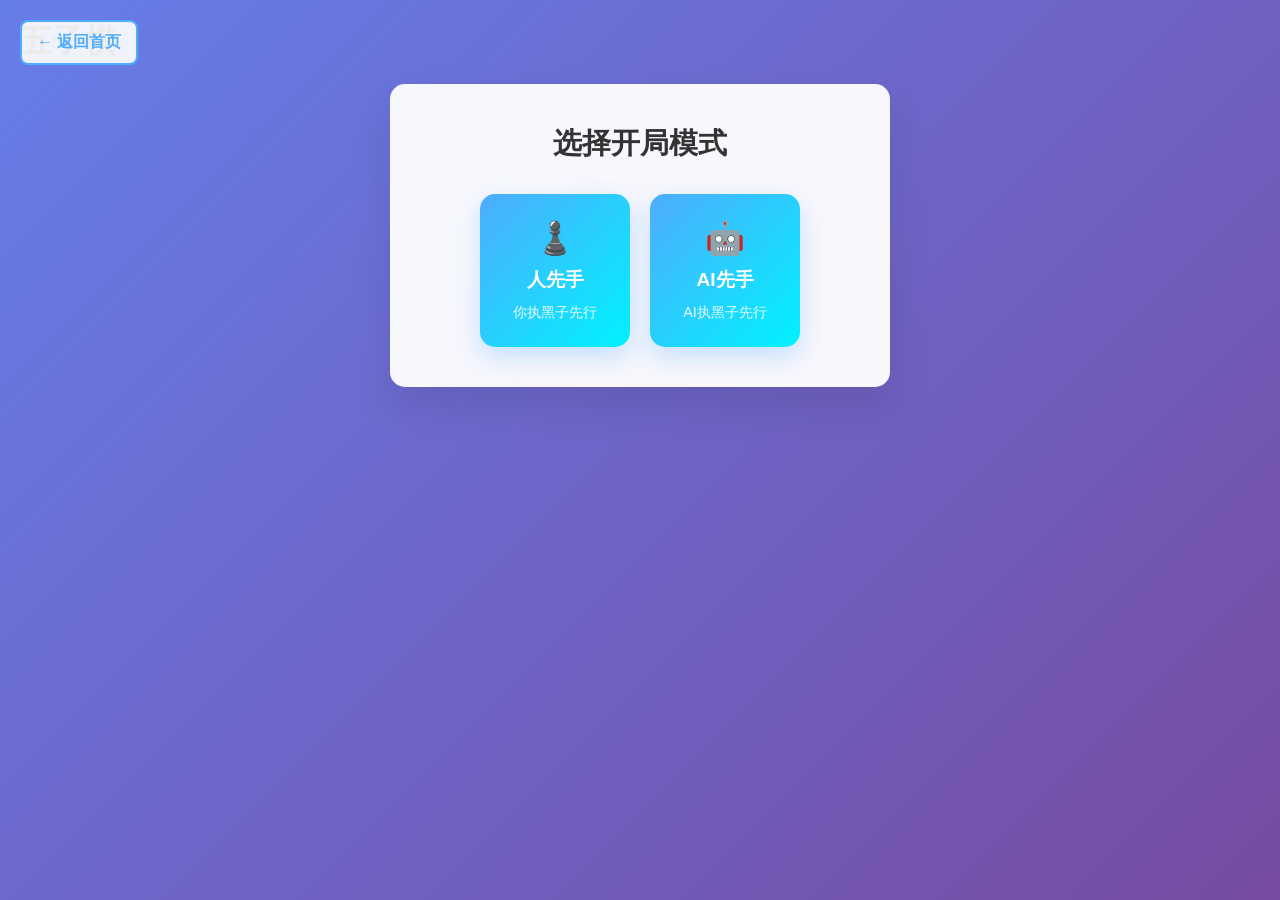
==== wuziqi/index.html @ 82292961 "Create index.html" ====
<!DOCTYPE html>
<html lang="zh-CN">
<head>
    <meta charset="UTF-8">
    <meta name="viewport" content="width=device-width, initial-scale=1.0">
    <title>五子棋游戏</title>
    <link rel="stylesheet" href="style.css">
    <style>
        * {
            margin: 0;
            padding: 0;
            box-sizing: border-box;
        }
        
        body {
            font-family: Arial, sans-serif;
            background: linear-gradient(135deg, #667eea 0%, #764ba2 100%);
            min-height: 100vh;
            padding: 20px;
            color: #333;
        }
        
        .back-link {
            position: absolute;
            top: 20px;
            left: 20px;
            z-index: 1000;
            color: #4facfe;
            text-decoration: none;
            font-weight: bold;
            font-size: 16px;
            padding: 10px 15px;
            background: rgba(255, 255, 255, 0.9);
            border-radius: 8px;
            border: 2px solid #4facfe;
            transition: all 0.3s;
        }
        
        .back-link:hover {
            background: #4facfe;
            color: white;
            text-decoration: none;
        }
        
        /* 开局选择界面样式 */
        .game-setup {
            text-align: center;
            padding: 40px 20px;
            background: rgba(255, 255, 255, 0.95);
            border-radius: 15px;
            box-shadow: 0 20px 40px rgba(0, 0, 0, 0.1);
            margin: 20px auto;
            max-width: 500px;
        }
        
        .game-setup h2 {
            color: #333;
            margin-bottom: 30px;
            font-size: 1.8rem;
            text-shadow: none;
        }
        
        .setup-options {
            display: flex;
            gap: 20px;
            justify-content: center;
            flex-wrap: wrap;
        }
        
        .setup-btn {
            background: linear-gradient(135deg, #4facfe 0%, #00f2fe 100%);
            color: white;
            border: none;
            border-radius: 15px;
            padding: 25px 20px;
            min-width: 150px;
            cursor: pointer;
            transition: all 0.3s ease;
            box-shadow: 0 10px 25px rgba(79, 172, 254, 0.3);
            display: flex;
            flex-direction: column;
            align-items: center;
            gap: 10px;
        }
        
        .setup-btn:hover {
            transform: translateY(-5px);
            box-shadow: 0 15px 35px rgba(79, 172, 254, 0.4);
        }
        
        .btn-icon {
            font-size: 2rem;
        }
        
        .btn-text {
            font-size: 1.2rem;
            font-weight: bold;
        }
        
        .btn-desc {
            font-size: 0.9rem;
            opacity: 0.9;
        }
        
        /* 游戏区域样式 */
        .game-area {
            animation: fadeIn 0.5s ease-in;
        }
        
        @keyframes fadeIn {
            from { opacity: 0; transform: translateY(20px); }
            to { opacity: 1; transform: translateY(0); }
        }
        
        /* 游戏信息区域增强 */
        .game-info {
            display: flex;
            justify-content: space-between;
            align-items: center;
            background: rgba(255, 255, 255, 0.95);
            padding: 20px;
            border-radius: 10px;
            margin-bottom: 20px;
            box-shadow: 0 10px 25px rgba(0, 0, 0, 0.1);
            flex-wrap: wrap;
            gap: 15px;
        }
        
        .game-info button {
            background: linear-gradient(135deg, #667eea 0%, #764ba2 100%);
            color: white;
            border: none;
            padding: 10px 20px;
            border-radius: 8px;
            cursor: pointer;
            font-weight: bold;
            transition: all 0.3s ease;
        }
        
        .game-info button:hover {
            transform: translateY(-2px);
            box-shadow: 0 5px 15px rgba(102, 126, 234, 0.4);
        }

        @media (max-width: 768px) {
            .back-link {
                top: 10px;
                left: 10px;
                font-size: 14px;
                padding: 8px 12px;
            }
            
            body {
                padding: 10px;
            }
            
            .game-setup {
                padding: 30px 15px;
                margin: 10px;
            }
            
            .game-setup h2 {
                font-size: 1.5rem;
            }
            
            .setup-options {
                flex-direction: column;
                align-items: center;
            }
            
            .setup-btn {
                min-width: 200px;
                padding: 20px 15px;
            }
            
            .game-info {
                justify-content: center;
                text-align: center;
            }
        }
    </style>
</head>
<body>
    <a href="../index.html" class="back-link">← 返回首页</a>
    <div class="container">
        <h1>五子棋</h1>

        <!-- 开局选择界面 -->
        <div id="game-setup" class="game-setup">
            <h2>选择开局模式</h2>
            <div class="setup-options">
                <button id="humanFirst" class="setup-btn">
                    <span class="btn-icon">♟️</span>
                    <span class="btn-text">人先手</span>
                    <span class="btn-desc">你执黑子先行</span>
                </button>
                <button id="aiFirst" class="setup-btn">
                    <span class="btn-icon">🤖</span>
                    <span class="btn-text">AI先手</span>
                    <span class="btn-desc">AI执黑子先行</span>
                </button>
            </div>
        </div>

        <!-- 游戏界面 -->
        <div id="game-area" class="game-area" style="display: none;">
            <div class="game-info">
                <div class="status">当前玩家: <span id="current-player">黑子</span></div>
                <div class="mode">
                    <span class="mode-label">AI对战模式</span>
                </div>
                <button id="restart">重新开始</button>
                <button id="change-setup">修改开局</button>
            </div>

            <div class="board-container">
                <div id="board"></div>
            </div>
        </div>
    </div>

    <script src="script.js"></script>
</body>
</html>
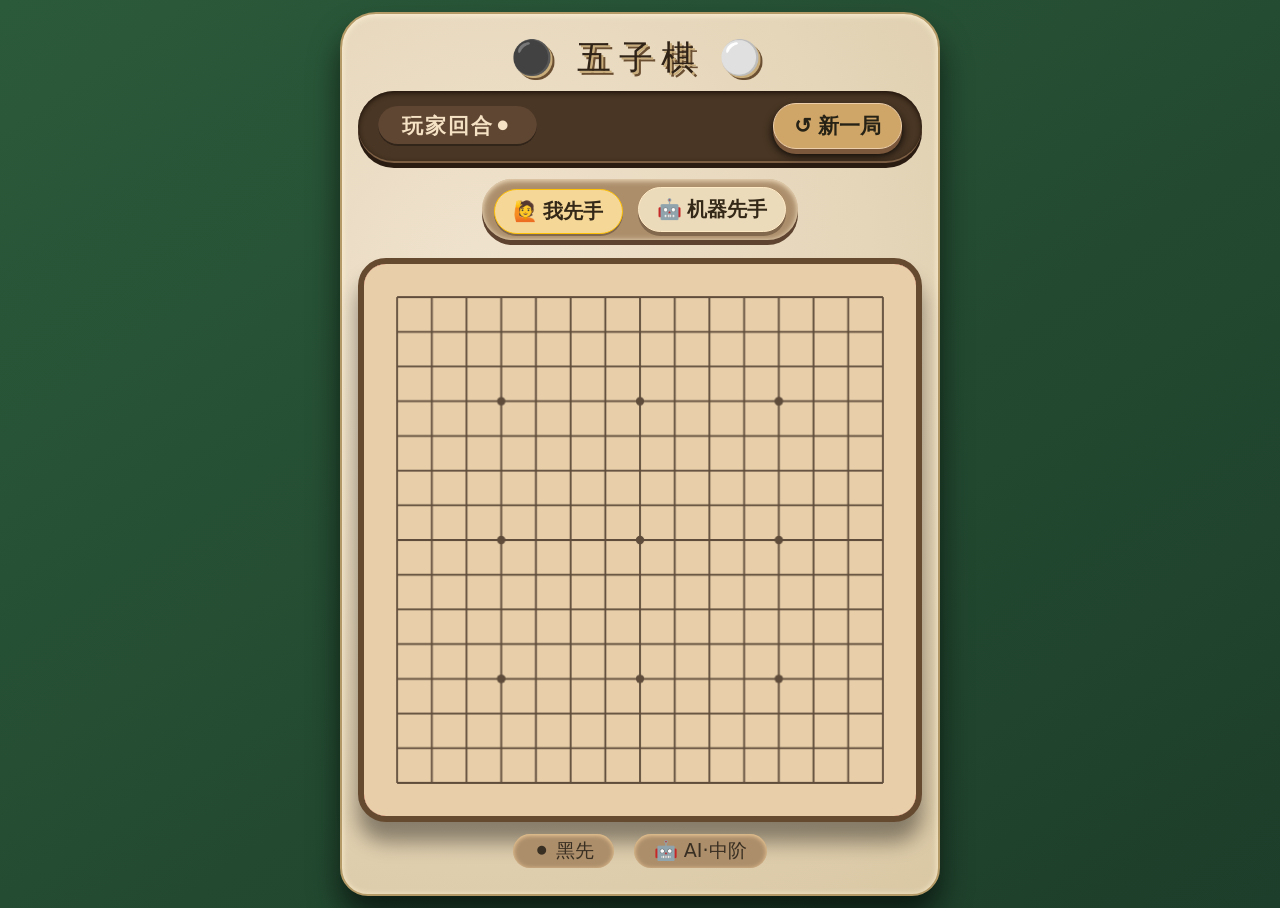
==== commit 07bf583e: "Update HTML structure and styling for game interface" ====
--- a/wuziqi/index.html
+++ b/wuziqi/index.html
@@ -1,224 +1,553 @@
 <!DOCTYPE html>
-<html lang="zh-CN">
+<html lang="en">
 <head>
     <meta charset="UTF-8">
-    <meta name="viewport" content="width=device-width, initial-scale=1.0">
-    <title>五子棋游戏</title>
-    <link rel="stylesheet" href="style.css">
+    <meta name="viewport" content="width=device-width, initial-scale=1.0, maximum-scale=1.5, user-scalable=yes">
+    <title>五子棋 · 人机对战</title>
     <style>
         * {
+            box-sizing: border-box;
+            -webkit-tap-highlight-color: transparent;
+            user-select: none;
+        }
+        body {
             margin: 0;
-            padding: 0;
-            box-sizing: border-box;
-        }
-        
-        body {
-            font-family: Arial, sans-serif;
-            background: linear-gradient(135deg, #667eea 0%, #764ba2 100%);
             min-height: 100vh;
-            padding: 20px;
-            color: #333;
-        }
-        
-        .back-link {
-            position: absolute;
-            top: 20px;
-            left: 20px;
-            z-index: 1000;
-            color: #4facfe;
-            text-decoration: none;
+            background: linear-gradient(145deg, #2b5a3a 0%, #1d3e2a 100%);
+            font-family: 'Segoe UI', Roboto, system-ui, sans-serif;
+            display: flex;
+            justify-content: center;
+            align-items: center;
+            padding: 12px;
+        }
+        .game-container {
+            max-width: 600px;
+            width: 100%;
+            background: #e8d5b5;
+            background-image: radial-gradient(circle at 25% 30%, #f0e3ce, #dac8a4);
+            border-radius: 36px 36px 28px 28px;
+            box-shadow: 0 20px 30px rgba(0,0,0,0.6), inset 0 1px 6px #fff3d6;
+            padding: 22px 16px 26px;
+            border: 2px solid #b49a67;
+        }
+        h1 {
+            text-align: center;
+            margin: 0 0 8px 0;
+            font-weight: 400;
+            font-size: 2.1rem;
+            letter-spacing: 8px;
+            color: #2f2216;
+            text-shadow: 2px 2px 0 #c9ad7a, 4px 4px 0 #6b4f32;
+            font-family: 'Trebuchet MS', 'KaiTi',楷体,serif;
+        }
+        .status-bar {
+            background: #493624;
+            border-radius: 60px;
+            padding: 12px 20px;
+            margin: 10px 0 16px;
+            color: #eedbba;
+            font-size: 1.5rem;
+            font-weight: 600;
+            text-align: center;
+            box-shadow: inset 0 2px 5px #1f130b, 0 5px 0 #2b1c12;
+            border-bottom: 2px solid #7d5f44;
+            display: flex;
+            align-items: center;
+            justify-content: space-between;
+        }
+        .turn-indicator {
+            background: #5f4633;
+            padding: 6px 24px;
+            border-radius: 40px;
+            font-size: 1.3rem;
+            letter-spacing: 2px;
+            color: #f5e1c4;
+            box-shadow: inset 0 -2px 0 #312419;
+        }
+        .restart-btn {
+            background: #cfa668;
+            border: none;
+            font-size: 1.3rem;
+            padding: 8px 20px;
+            border-radius: 40px;
             font-weight: bold;
-            font-size: 16px;
-            padding: 10px 15px;
-            background: rgba(255, 255, 255, 0.9);
-            border-radius: 8px;
-            border: 2px solid #4facfe;
-            transition: all 0.3s;
-        }
-        
-        .back-link:hover {
-            background: #4facfe;
-            color: white;
-            text-decoration: none;
-        }
-        
-        /* 开局选择界面样式 */
-        .game-setup {
-            text-align: center;
-            padding: 40px 20px;
-            background: rgba(255, 255, 255, 0.95);
-            border-radius: 15px;
-            box-shadow: 0 20px 40px rgba(0, 0, 0, 0.1);
-            margin: 20px auto;
-            max-width: 500px;
-        }
-        
-        .game-setup h2 {
-            color: #333;
-            margin-bottom: 30px;
-            font-size: 1.8rem;
-            text-shadow: none;
-        }
-        
-        .setup-options {
+            color: #262216;
+            box-shadow: 0 5px 0 #7b583b, 0 6px 10px black;
+            cursor: pointer;
+            transition: all 0.08s linear;
+            border: 1px solid #ecceaa;
+        }
+        .restart-btn:active {
+            transform: translateY(5px);
+            box-shadow: 0 1px 0 #7b583b, 0 6px 10px black;
+        }
+        .game-panel {
             display: flex;
+            flex-wrap: wrap;
+            align-items: center;
+            justify-content: center;
+            gap: 12px;
+            margin-bottom: 18px;
+        }
+        .first-move-box {
+            background: #ac8e6b;
+            padding: 8px 12px;
+            border-radius: 48px;
+            box-shadow: inset 0 1px 6px #ffefd1, 0 5px 0 #5e4430;
+            display: flex;
+            gap: 15px;
+        }
+        .first-move-box button {
+            background: #ecdbba;
+            border: none;
+            font-size: 1.25rem;
+            padding: 8px 18px;
+            border-radius: 40px;
+            font-weight: 600;
+            color: #342918;
+            box-shadow: 0 4px 0 #82684d;
+            cursor: pointer;
+            transition: 0.06s linear;
+            border: 1px solid #ffeac6;
+            flex: 1;
+            white-space: nowrap;
+        }
+        .first-move-box button:active {
+            transform: translateY(4px);
+            box-shadow: 0 1px 0 #82684d;
+        }
+        .first-move-box button.selected {
+            background: #f5d798;
+            box-shadow: 0 2px 0 #82684d;
+            transform: translateY(2px);
+            border-color: #ffc107;
+        }
+        canvas {
+            display: block;
+            width: 100%;
+            aspect-ratio: 1/1;
+            background: #f2e3c6;
+            border-radius: 28px;
+            box-shadow: inset 0 0 0 2px #b30000, 0 20px 20px rgba(0,0,0,0.4);
+            border: 6px solid #664a30;
+            margin: 10px 0 5px;
+            touch-action: none;  /* 禁止触摸滚动/缩放 */
+            cursor: pointer;
+        }
+        .footer-note {
+            display: flex;
+            justify-content: center;
             gap: 20px;
-            justify-content: center;
-            flex-wrap: wrap;
-        }
-        
-        .setup-btn {
-            background: linear-gradient(135deg, #4facfe 0%, #00f2fe 100%);
-            color: white;
-            border: none;
-            border-radius: 15px;
-            padding: 25px 20px;
-            min-width: 150px;
-            cursor: pointer;
-            transition: all 0.3s ease;
-            box-shadow: 0 10px 25px rgba(79, 172, 254, 0.3);
-            display: flex;
-            flex-direction: column;
-            align-items: center;
-            gap: 10px;
-        }
-        
-        .setup-btn:hover {
-            transform: translateY(-5px);
-            box-shadow: 0 15px 35px rgba(79, 172, 254, 0.4);
-        }
-        
-        .btn-icon {
-            font-size: 2rem;
-        }
-        
-        .btn-text {
+            color: #392f22;
+            font-weight: 500;
             font-size: 1.2rem;
-            font-weight: bold;
-        }
-        
-        .btn-desc {
-            font-size: 0.9rem;
-            opacity: 0.9;
-        }
-        
-        /* 游戏区域样式 */
-        .game-area {
-            animation: fadeIn 0.5s ease-in;
-        }
-        
-        @keyframes fadeIn {
-            from { opacity: 0; transform: translateY(20px); }
-            to { opacity: 1; transform: translateY(0); }
-        }
-        
-        /* 游戏信息区域增强 */
-        .game-info {
-            display: flex;
-            justify-content: space-between;
-            align-items: center;
-            background: rgba(255, 255, 255, 0.95);
-            padding: 20px;
-            border-radius: 10px;
-            margin-bottom: 20px;
-            box-shadow: 0 10px 25px rgba(0, 0, 0, 0.1);
-            flex-wrap: wrap;
-            gap: 15px;
-        }
-        
-        .game-info button {
-            background: linear-gradient(135deg, #667eea 0%, #764ba2 100%);
-            color: white;
-            border: none;
-            padding: 10px 20px;
-            border-radius: 8px;
-            cursor: pointer;
-            font-weight: bold;
-            transition: all 0.3s ease;
-        }
-        
-        .game-info button:hover {
-            transform: translateY(-2px);
-            box-shadow: 0 5px 15px rgba(102, 126, 234, 0.4);
-        }
-
-        @media (max-width: 768px) {
-            .back-link {
-                top: 10px;
-                left: 10px;
-                font-size: 14px;
-                padding: 8px 12px;
-            }
-            
-            body {
-                padding: 10px;
-            }
-            
-            .game-setup {
-                padding: 30px 15px;
-                margin: 10px;
-            }
-            
-            .game-setup h2 {
-                font-size: 1.5rem;
-            }
-            
-            .setup-options {
-                flex-direction: column;
-                align-items: center;
-            }
-            
-            .setup-btn {
-                min-width: 200px;
-                padding: 20px 15px;
-            }
-            
-            .game-info {
-                justify-content: center;
-                text-align: center;
-            }
+            margin-top: 12px;
+        }
+        .footer-note span {
+            background: #ac8e6b;
+            padding: 4px 20px;
+            border-radius: 40px;
+            box-shadow: inset 0 1px 5px #fad6a0;
+        }
+        /* 移动端优化 */
+        @media (max-width: 480px) {
+            .game-container { padding: 12px; }
+            .status-bar { font-size: 1.2rem; padding: 8px 12px; }
+            .turn-indicator { font-size: 1rem; padding: 4px 16px; }
+            .restart-btn { font-size: 1.1rem; padding: 6px 14px; }
+            .first-move-box button { font-size: 1rem; padding: 6px 8px; }
         }
     </style>
 </head>
 <body>
-    <a href="../index.html" class="back-link">← 返回首页</a>
-    <div class="container">
-        <h1>五子棋</h1>
-
-        <!-- 开局选择界面 -->
-        <div id="game-setup" class="game-setup">
-            <h2>选择开局模式</h2>
-            <div class="setup-options">
-                <button id="humanFirst" class="setup-btn">
-                    <span class="btn-icon">♟️</span>
-                    <span class="btn-text">人先手</span>
-                    <span class="btn-desc">你执黑子先行</span>
-                </button>
-                <button id="aiFirst" class="setup-btn">
-                    <span class="btn-icon">🤖</span>
-                    <span class="btn-text">AI先手</span>
-                    <span class="btn-desc">AI执黑子先行</span>
-                </button>
-            </div>
-        </div>
-
-        <!-- 游戏界面 -->
-        <div id="game-area" class="game-area" style="display: none;">
-            <div class="game-info">
-                <div class="status">当前玩家: <span id="current-player">黑子</span></div>
-                <div class="mode">
-                    <span class="mode-label">AI对战模式</span>
-                </div>
-                <button id="restart">重新开始</button>
-                <button id="change-setup">修改开局</button>
-            </div>
-
-            <div class="board-container">
-                <div id="board"></div>
-            </div>
+<div class="game-container">
+    <h1>⚫ 五子棋 ⚪</h1>
+    <div class="status-bar">
+        <span class="turn-indicator" id="turnText">玩家回合⚫</span>
+        <button class="restart-btn" id="restartBtn">↺ 新一局</button>
+    </div>
+    <div class="game-panel">
+        <div class="first-move-box" id="firstMoveBox">
+            <button id="btnPlayerFirst" class="selected">🙋 我先手</button>
+            <button id="btnAIFirst">🤖 机器先手</button>
         </div>
     </div>
-
-    <script src="script.js"></script>
+    <!-- 棋盘canvas -->
+    <canvas id="gobanCanvas" width="550" height="550"></canvas>
+    <div class="footer-note">
+        <span>⚫ 黑先</span>
+        <span>🤖 AI·中阶</span>
+    </div>
+</div>
+
+<script>
+    (function() {
+        // ---------- 配置参数 ----------
+        const BOARD_SIZE = 15;           // 15x15 标准五子棋
+        let board = [];                  // 二维数组 0空 1黑(玩家) 2白(机器)
+        let gameOver = false;
+        let playerTurn = true;            // true = 玩家(黑棋)回合, false = 机器(白棋)回合
+        let playerColor = 1;              // 玩家永远执黑(1)
+        let aiColor = 2;                  // 机器永远执白(2)
+        let AI_FIRST = false;              // 默认玩家先手
+        
+        const canvas = document.getElementById('gobanCanvas');
+        const ctx = canvas.getContext('2d');
+        const turnText = document.getElementById('turnText');
+        const btnPlayerFirst = document.getElementById('btnPlayerFirst');
+        const btnAIFirst = document.getElementById('btnAIFirst');
+        const restartBtn = document.getElementById('restartBtn');
+
+        // 棋盘格点坐标缓存 (绘制用)
+        let gridSize = 0;
+        let offset = 0;
+        let points = [];
+
+        // ---------- 初始化棋盘 ----------
+        function initBoard() {
+            board = Array(BOARD_SIZE).fill().map(() => Array(BOARD_SIZE).fill(0));
+            gameOver = false;
+            // 根据先手设定 玩家回合 / 机器回合
+            playerTurn = !AI_FIRST;    // 如果AI先手( AI_FIRST = true )，则playerTurn = false，机器先下
+            if (AI_FIRST) {
+                // 机器先手： 机器下白棋(2)，但棋盘还是空的，需要立即让AI下一手吗？ 等渲染结束后调用AI行动
+                turnText.innerText = '机器回合⚪';
+            } else {
+                turnText.innerText = '玩家回合⚫';
+            }
+            drawBoard();
+            // 如果机器先手，则触发AI下棋 (但需要等绘制完成，且非游戏结束)
+            if (AI_FIRST && !gameOver) {
+                setTimeout(() => machineMove(), 150); // 稍微延迟，让渲染与交互准备好
+            }
+        }
+
+        // ---------- 绘制棋盘 & 棋子 ----------
+        function drawBoard() {
+            const dim = canvas.width; // 正方形
+            ctx.clearRect(0, 0, dim, dim);
+            
+            // 画棋盘线
+            const margin = Math.floor(dim * 0.06);
+            const maxPos = dim - margin;
+            gridSize = (maxPos - margin) / (BOARD_SIZE - 1);
+            offset = margin;
+            
+            // 背景色木质
+            ctx.fillStyle = '#e8cfaa';
+            ctx.fillRect(0, 0, dim, dim);
+            
+            // 绘制网格线
+            ctx.lineWidth = 1.8;
+            ctx.strokeStyle = '#5f4c3b';
+            // 垂直线
+            for (let i = 0; i < BOARD_SIZE; i++) {
+                const x = offset + i * gridSize;
+                ctx.beginPath();
+                ctx.moveTo(x, offset);
+                ctx.lineTo(x, offset + (BOARD_SIZE-1) * gridSize);
+                ctx.stroke();
+            }
+            // 水平线
+            for (let i = 0; i < BOARD_SIZE; i++) {
+                const y = offset + i * gridSize;
+                ctx.beginPath();
+                ctx.moveTo(offset, y);
+                ctx.lineTo(offset + (BOARD_SIZE-1) * gridSize, y);
+                ctx.stroke();
+            }
+            
+            // 画星位 (天元/小目)
+            const starPoints = [3, 7, 11]; // 五子棋常见星位: 3,7,11  (0-based 索引 3,7,11)
+            ctx.fillStyle = '#5f4c3b';
+            for (let r of starPoints) {
+                for (let c of starPoints) {
+                    ctx.beginPath();
+                    ctx.arc(offset + r * gridSize, offset + c * gridSize, gridSize*0.12, 0, 2*Math.PI);
+                    ctx.fill();
+                }
+            }
+            // 额外两侧星 (靠边星位 3-11, 11-3)
+            ctx.beginPath();
+            ctx.arc(offset + 3 * gridSize, offset + 11 * gridSize, gridSize*0.12, 0, 2*Math.PI);
+            ctx.fill();
+            ctx.beginPath();
+            ctx.arc(offset + 11 * gridSize, offset + 3 * gridSize, gridSize*0.12, 0, 2*Math.PI);
+            ctx.fill();
+            
+            // 画所有棋子
+            for (let row = 0; row < BOARD_SIZE; row++) {
+                for (let col = 0; col < BOARD_SIZE; col++) {
+                    if (board[row][col] === 0) continue;
+                    const x = offset + col * gridSize;
+                    const y = offset + row * gridSize;
+                    // 阴影效果
+                    ctx.shadowColor = '#00000055';
+                    ctx.shadowBlur = 8;
+                    ctx.shadowOffsetX = 2;
+                    ctx.shadowOffsetY = 2;
+                    
+                    const gradient = ctx.createRadialGradient(x-4, y-4, 3, x, y, gridSize*0.7);
+                    if (board[row][col] === 1) {  // 黑
+                        gradient.addColorStop(0, '#333');
+                        gradient.addColorStop(0.7, '#111');
+                        gradient.addColorStop(1, '#000');
+                    } else {  // 白
+                        gradient.addColorStop(0, '#fafafc');
+                        gradient.addColorStop(0.5, '#ddd');
+                        gradient.addColorStop(1, '#aaa');
+                    }
+                    ctx.beginPath();
+                    ctx.arc(x, y, gridSize * 0.42, 0, 2 * Math.PI);
+                    ctx.fillStyle = gradient;
+                    ctx.fill();
+                    // 高光
+                    ctx.shadowBlur = 2;
+                    ctx.shadowOffsetX = 0; ctx.shadowOffsetY = 0;
+                    ctx.beginPath();
+                    ctx.arc(x-3, y-3, gridSize*0.1, 0, 2*Math.PI);
+                    ctx.fillStyle = '#ffffff60';
+                    ctx.fill();
+                }
+            }
+            ctx.shadowColor = 'transparent'; // 关掉阴影避免影响后续
+            ctx.shadowBlur = 0;
+        }
+
+        // ---------- 检查五子连线 (赢家) ----------
+        function checkWinner(row, col, color) {
+            if (!color) return false;
+            const directions = [[1,0],[0,1],[1,1],[1,-1]];
+            for (let [dx, dy] of directions) {
+                let count = 1;
+                // 正方向
+                for (let step = 1; step < 5; step++) {
+                    const nr = row + dx * step, nc = col + dy * step;
+                    if (nr < 0 || nr >= BOARD_SIZE || nc < 0 || nc >= BOARD_SIZE || board[nr][nc] !== color) break;
+                    count++;
+                }
+                // 反方向
+                for (let step = 1; step < 5; step++) {
+                    const nr = row - dx * step, nc = col - dy * step;
+                    if (nr < 0 || nr >= BOARD_SIZE || nc < 0 || nc >= BOARD_SIZE || board[nr][nc] !== color) break;
+                    count++;
+                }
+                if (count >= 5) return true;
+            }
+            return false;
+        }
+
+        // ---------- 检查棋盘是否已满 (平局) ----------
+        function isBoardFull() {
+            for (let row of board) {
+                if (row.includes(0)) return false;
+            }
+            return true;
+        }
+
+        // ---------- 游戏结束处理 ----------
+        function handleGameOver(winner) {
+            gameOver = true;
+            if (winner === 1) turnText.innerText = '🏆 玩家胜！';
+            else if (winner === 2) turnText.innerText = '🤖 机器胜！';
+            else turnText.innerText = '🤝 平局';
+        }
+
+        // ---------- 玩家落子 ----------
+        function playerMove(row, col) {
+            if (!playerTurn || gameOver) return false;
+            if (board[row][col] !== 0) return false;
+            
+            // 落子
+            board[row][col] = playerColor; // 1
+            drawBoard();
+            
+            // 检查胜利
+            if (checkWinner(row, col, playerColor)) {
+                handleGameOver(1);
+                return true;
+            } else if (isBoardFull()) {
+                handleGameOver(0);
+                return true;
+            }
+            
+            // 切换回合给AI
+            playerTurn = false;
+            turnText.innerText = '机器回合⚪';
+            
+            // 启动AI (短暂延迟，避免阻塞点击事件)
+            setTimeout(() => machineMove(), 200);
+            return true;
+        }
+
+        // ---------- 机器AI (中等智能) 这里实现一个简单但有效的启发式AI---------- 
+        function machineMove() {
+            if (gameOver) return;
+            if (playerTurn) return; // 防止乱入
+            
+            // 收集空位
+            let empty = [];
+            for (let i=0; i<BOARD_SIZE; i++) {
+                for (let j=0; j<BOARD_SIZE; j++) {
+                    if (board[i][j] === 0) empty.push([i, j]);
+                }
+            }
+            if (empty.length === 0) {
+                // 平局
+                handleGameOver(0);
+                return;
+            }
+            
+            // 简单但有一定棋力的打分: 进攻(白)和防守(黑)结合。AI执白，既要最大化自己连子，也要阻碍黑棋
+            let bestScore = -1;
+            let bestMoves = [];
+            
+            for (let [r, c] of empty) {
+                let score = 0;
+                // 进攻分 (对白方)
+                score += evaluatePosition(r, c, aiColor) * 1.5;  // 进攻系数1.5
+                // 防守分 (对玩家黑方)  * 1.2 防守倾向
+                score += evaluatePosition(r, c, playerColor) * 1.2;
+                
+                // 轻微中心偏好 (增加初期稳定性)
+                const center = 7;
+                const dist = Math.abs(r-center) + Math.abs(c-center);
+                score += (BOARD_SIZE*2 - dist) * 1.5;
+                
+                if (score > bestScore) {
+                    bestScore = score;
+                    bestMoves = [[r, c]];
+                } else if (Math.abs(score - bestScore) < 0.001) {
+                    bestMoves.push([r, c]);
+                }
+            }
+            
+            if (bestMoves.length === 0) return; 
+            // 随机选一个最佳(防止固定走法)
+            const [aiRow, aiCol] = bestMoves[Math.floor(Math.random() * bestMoves.length)];
+            
+            // 执行AI落子
+            board[aiRow][aiCol] = aiColor; // 2
+            drawBoard();
+            
+            if (checkWinner(aiRow, aiCol, aiColor)) {
+                handleGameOver(2);
+                return;
+            } else if (isBoardFull()) {
+                handleGameOver(0);
+                return;
+            }
+            
+            // 交还玩家
+            playerTurn = true;
+            turnText.innerText = '玩家回合⚫';
+        }
+
+        // 评估在某位置放置某颜色的潜在得分 (基于方向计数)
+        function evaluatePosition(row, col, color) {
+            let totalScore = 0;
+            const dirs = [[1,0],[0,1],[1,1],[1,-1]];
+            
+            for (let [dx, dy] of dirs) {
+                let count = 1; // 假设下了棋子
+                // 正方向
+                let openLeft = 0, openRight = 0;
+                for (let step = 1; step < 5; step++) {
+                    const nr = row + dx * step, nc = col + dy * step;
+                    if (nr < 0 || nr >= BOARD_SIZE || nc < 0 || nc >= BOARD_SIZE) break;
+                    if (board[nr][nc] === color) count++;
+                    else if (board[nr][nc] === 0) { openRight++; break; } // 遇到空停止计数但计入开放度?
+                    else break; // 对方棋子阻挡
+                }
+                for (let step = 1; step < 5; step++) {
+                    const nr = row - dx * step, nc = col - dy * step;
+                    if (nr < 0 || nr >= BOARD_SIZE || nc < 0 || nc >= BOARD_SIZE) break;
+                    if (board[nr][nc] === color) count++;
+                    else if (board[nr][nc] === 0) { openLeft++; break; } 
+                    else break;
+                }
+                // 简单计分: 连续的棋子越多分越高, 同时开放度略微奖励 (活二、活三)
+                if (count >= 5) totalScore += 10000;  // 直接获胜位置
+                else if (count === 4) {
+                    if (openLeft > 0 || openRight > 0) totalScore += 3000;  // 活四
+                    else totalScore += 1000;  // 冲四
+                }
+                else if (count === 3) {
+                    if (openLeft > 0 && openRight > 0) totalScore += 600;   // 活三
+                    else if (openLeft > 0 || openRight > 0) totalScore += 200; // 眠三/冲三
+                }
+                else if (count === 2) {
+                    if (openLeft > 0 && openRight > 0) totalScore += 80;
+                    else if (openLeft > 0 || openRight > 0) totalScore += 20;
+                }
+                else if (count === 1) totalScore += 2;
+            }
+            return totalScore;
+        }
+
+        // ---------- 画布点击/触摸事件 转换为棋盘行列 ----------
+        function handleCanvasTap(e) {
+            e.preventDefault(); // 阻止默认滚动
+            if (gameOver) return;
+            if (!playerTurn) {
+                alert('现在是机器回合，请稍候');
+                return;
+            }
+            
+            const rect = canvas.getBoundingClientRect();
+            const scaleX = canvas.width / rect.width;   // canvas物理像素比
+            const scaleY = canvas.height / rect.height;
+            
+            let clientX, clientY;
+            if (e.touches) {
+                clientX = e.touches[0].clientX;
+                clientY = e.touches[0].clientY;
+            } else {
+                clientX = e.clientX;
+                clientY = e.clientY;
+            }
+            
+            // 计算canvas画布上的坐标 (px)
+            const canvasX = (clientX - rect.left) * scaleX;
+            const canvasY = (clientY - rect.top) * scaleY;
+            
+            // 映射到格子
+            const margin = offset;
+            if (canvasX < margin - gridSize/2 || canvasX > margin + (BOARD_SIZE-1)*gridSize + gridSize/2 ||
+                canvasY < margin - gridSize/2 || canvasY > margin + (BOARD_SIZE-1)*gridSize + gridSize/2) {
+                return; // 超出棋盘
+            }
+            
+            // 计算最近的交叉点
+            const col = Math.round((canvasX - margin) / gridSize);
+            const row = Math.round((canvasY - margin) / gridSize);
+            if (row < 0 || row >= BOARD_SIZE || col < 0 || col >= BOARD_SIZE) return;
+            
+            playerMove(row, col);
+        }
+
+        // ---------- 切换先手 ----------
+        function setFirstPlayer(isAIFirst) {
+            AI_FIRST = isAIFirst;
+            btnPlayerFirst.classList.toggle('selected', !AI_FIRST);
+            btnAIFirst.classList.toggle('selected', AI_FIRST);
+            initBoard(); // 重置棋盘，并根据AI_FIRST决定谁先
+        }
+
+        // ---------- 事件绑定 ----------
+        canvas.addEventListener('click', handleCanvasTap);
+        canvas.addEventListener('touchstart', handleCanvasTap, { passive: false });
+
+        btnPlayerFirst.addEventListener('click', () => setFirstPlayer(false));
+        btnAIFirst.addEventListener('click', () => setFirstPlayer(true));
+        restartBtn.addEventListener('click', () => initBoard());
+
+        // 初始化: 玩家先手
+        initBoard();
+
+        // 响应窗口resize (重新绘制canvas尺寸适应)
+        window.addEventListener('resize', () => { drawBoard(); });
+    })();
+</script>
 </body>
 </html>
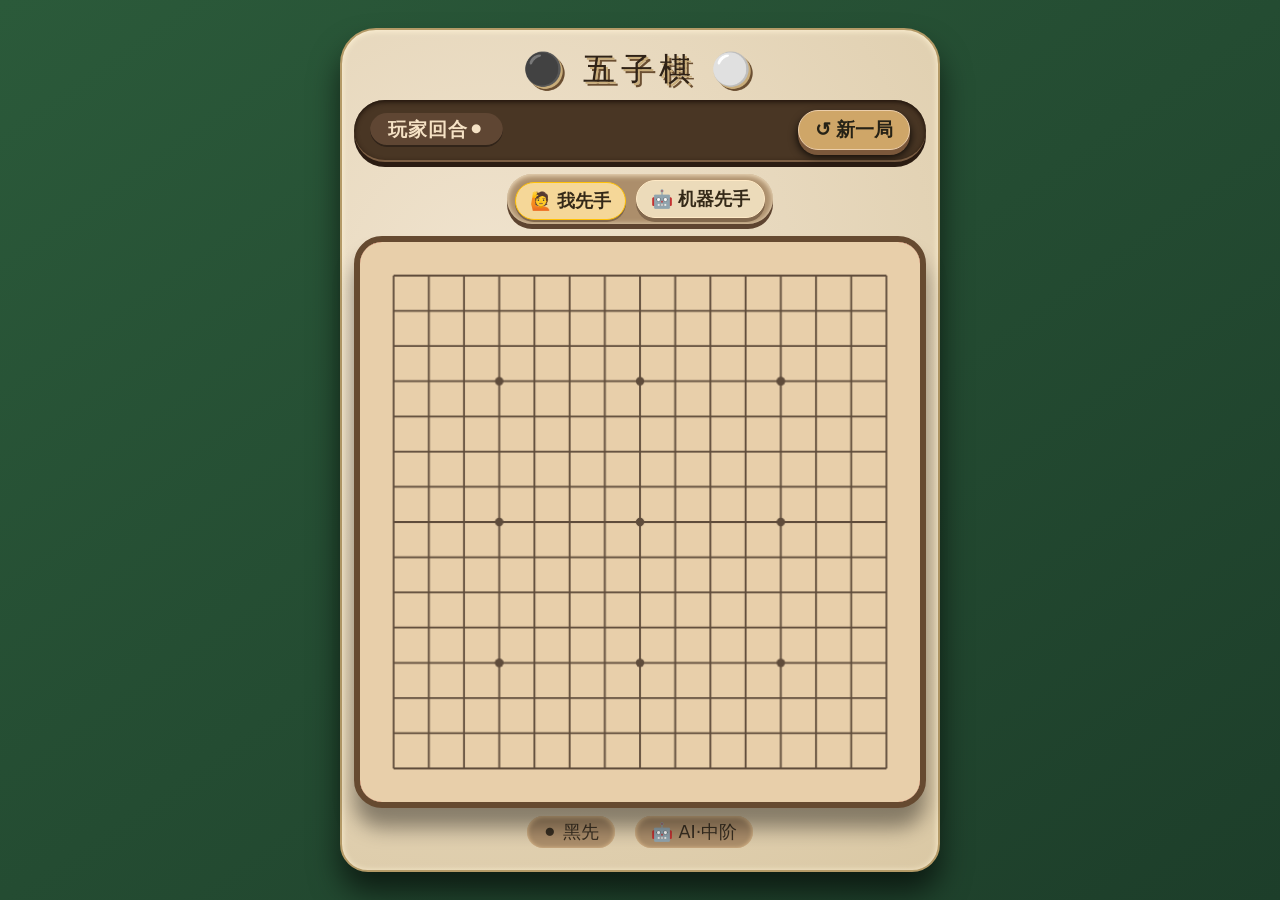
==== commit 8ea0fd1f: "Update title and optimize mobile layout" ====
--- a/wuziqi/index.html
+++ b/wuziqi/index.html
@@ -3,7 +3,7 @@
 <head>
     <meta charset="UTF-8">
     <meta name="viewport" content="width=device-width, initial-scale=1.0, maximum-scale=1.5, user-scalable=yes">
-    <title>五子棋 · 人机对战</title>
+    <title>五子棋 · 移动优化版</title>
     <style>
         * {
             box-sizing: border-box;
@@ -18,7 +18,7 @@
             display: flex;
             justify-content: center;
             align-items: center;
-            padding: 12px;
+            padding: 8px;
         }
         .game-container {
             max-width: 600px;
@@ -27,15 +27,15 @@
             background-image: radial-gradient(circle at 25% 30%, #f0e3ce, #dac8a4);
             border-radius: 36px 36px 28px 28px;
             box-shadow: 0 20px 30px rgba(0,0,0,0.6), inset 0 1px 6px #fff3d6;
-            padding: 22px 16px 26px;
+            padding: 18px 12px 22px;
             border: 2px solid #b49a67;
         }
         h1 {
             text-align: center;
-            margin: 0 0 8px 0;
+            margin: 0 0 6px 0;
             font-weight: 400;
-            font-size: 2.1rem;
-            letter-spacing: 8px;
+            font-size: 2rem;
+            letter-spacing: 6px;
             color: #2f2216;
             text-shadow: 2px 2px 0 #c9ad7a, 4px 4px 0 #6b4f32;
             font-family: 'Trebuchet MS', 'KaiTi',楷体,serif;
@@ -43,10 +43,10 @@
         .status-bar {
             background: #493624;
             border-radius: 60px;
-            padding: 12px 20px;
-            margin: 10px 0 16px;
+            padding: 10px 16px;
+            margin: 8px 0 12px;
             color: #eedbba;
-            font-size: 1.5rem;
+            font-size: 1.4rem;
             font-weight: 600;
             text-align: center;
             box-shadow: inset 0 2px 5px #1f130b, 0 5px 0 #2b1c12;
@@ -57,18 +57,18 @@
         }
         .turn-indicator {
             background: #5f4633;
-            padding: 6px 24px;
+            padding: 4px 18px;
             border-radius: 40px;
-            font-size: 1.3rem;
-            letter-spacing: 2px;
+            font-size: 1.2rem;
+            letter-spacing: 1px;
             color: #f5e1c4;
             box-shadow: inset 0 -2px 0 #312419;
         }
         .restart-btn {
             background: #cfa668;
             border: none;
-            font-size: 1.3rem;
-            padding: 8px 20px;
+            font-size: 1.2rem;
+            padding: 6px 16px;
             border-radius: 40px;
             font-weight: bold;
             color: #262216;
@@ -86,22 +86,22 @@
             flex-wrap: wrap;
             align-items: center;
             justify-content: center;
-            gap: 12px;
-            margin-bottom: 18px;
+            gap: 8px;
+            margin-bottom: 12px;
         }
         .first-move-box {
             background: #ac8e6b;
-            padding: 8px 12px;
+            padding: 6px 8px;
             border-radius: 48px;
             box-shadow: inset 0 1px 6px #ffefd1, 0 5px 0 #5e4430;
             display: flex;
-            gap: 15px;
+            gap: 10px;
         }
         .first-move-box button {
             background: #ecdbba;
             border: none;
-            font-size: 1.25rem;
-            padding: 8px 18px;
+            font-size: 1.1rem;
+            padding: 6px 14px;
             border-radius: 40px;
             font-weight: 600;
             color: #342918;
@@ -122,17 +122,38 @@
             transform: translateY(2px);
             border-color: #ffc107;
         }
+        .canvas-wrapper {
+            position: relative;
+            width: 100%;
+            aspect-ratio: 1/1;
+            margin: 8px 0 2px;
+            touch-action: none;  /* 禁止触摸滚动/缩放 */
+        }
         canvas {
             display: block;
             width: 100%;
-            aspect-ratio: 1/1;
+            height: 100%;
             background: #f2e3c6;
             border-radius: 28px;
             box-shadow: inset 0 0 0 2px #b30000, 0 20px 20px rgba(0,0,0,0.4);
             border: 6px solid #664a30;
-            margin: 10px 0 5px;
-            touch-action: none;  /* 禁止触摸滚动/缩放 */
             cursor: pointer;
+            touch-action: none;
+        }
+        /* 触摸点反馈（移动端显示点击位置） */
+        .touch-feedback {
+            position: absolute;
+            width: 44px;
+            height: 44px;
+            border-radius: 50%;
+            background: rgba(255, 255, 180, 0.5);
+            border: 3px solid #ffaa00;
+            box-shadow: 0 0 20px gold;
+            pointer-events: none;
+            transform: translate(-50%, -50%);
+            transition: opacity 0.2s ease;
+            z-index: 10;
+            opacity: 0;
         }
         .footer-note {
             display: flex;
@@ -140,22 +161,24 @@
             gap: 20px;
             color: #392f22;
             font-weight: 500;
-            font-size: 1.2rem;
-            margin-top: 12px;
+            font-size: 1.1rem;
+            margin-top: 8px;
         }
         .footer-note span {
             background: #ac8e6b;
-            padding: 4px 20px;
+            padding: 4px 16px;
             border-radius: 40px;
             box-shadow: inset 0 1px 5px #fad6a0;
         }
         /* 移动端优化 */
         @media (max-width: 480px) {
-            .game-container { padding: 12px; }
-            .status-bar { font-size: 1.2rem; padding: 8px 12px; }
-            .turn-indicator { font-size: 1rem; padding: 4px 16px; }
-            .restart-btn { font-size: 1.1rem; padding: 6px 14px; }
-            .first-move-box button { font-size: 1rem; padding: 6px 8px; }
+            .game-container { padding: 10px; }
+            .status-bar { font-size: 1.1rem; padding: 6px 10px; }
+            .turn-indicator { font-size: 0.95rem; padding: 4px 12px; }
+            .restart-btn { font-size: 1rem; padding: 5px 12px; }
+            .first-move-box button { font-size: 0.9rem; padding: 5px 8px; }
+            .footer-note { font-size: 0.9rem; gap: 10px; }
+            .footer-note span { padding: 3px 10px; }
         }
     </style>
 </head>
@@ -172,8 +195,11 @@
             <button id="btnAIFirst">🤖 机器先手</button>
         </div>
     </div>
-    <!-- 棋盘canvas -->
-    <canvas id="gobanCanvas" width="550" height="550"></canvas>
+    <!-- 棋盘canvas包装层，用于绝对定位触摸反馈 -->
+    <div class="canvas-wrapper" id="canvasWrapper">
+        <canvas id="gobanCanvas" width="550" height="550"></canvas>
+        <div class="touch-feedback" id="touchFeedback"></div>
+    </div>
     <div class="footer-note">
         <span>⚫ 黑先</span>
         <span>🤖 AI·中阶</span>
@@ -191,56 +217,77 @@
         let aiColor = 2;                  // 机器永远执白(2)
         let AI_FIRST = false;              // 默认玩家先手
         
+        // 记录最新落子位置
+        let lastMove = null;               
+
         const canvas = document.getElementById('gobanCanvas');
         const ctx = canvas.getContext('2d');
         const turnText = document.getElementById('turnText');
         const btnPlayerFirst = document.getElementById('btnPlayerFirst');
         const btnAIFirst = document.getElementById('btnAIFirst');
         const restartBtn = document.getElementById('restartBtn');
-
-        // 棋盘格点坐标缓存 (绘制用)
+        const wrapper = document.getElementById('canvasWrapper');
+        const touchFeedback = document.getElementById('touchFeedback');
+
+        // 棋盘格点坐标缓存
         let gridSize = 0;
         let offset = 0;
-        let points = [];
+
+        // 显示触摸点反馈
+        function showTouchFeedback(clientX, clientY) {
+            const rect = wrapper.getBoundingClientRect();
+            // 计算相对于wrapper的比例位置
+            const relativeX = clientX - rect.left;
+            const relativeY = clientY - rect.top;
+            
+            // 边界检查，只在棋盘区域内显示
+            if (relativeX >= 0 && relativeX <= rect.width && relativeY >= 0 && relativeY <= rect.height) {
+                touchFeedback.style.left = relativeX + 'px';
+                touchFeedback.style.top = relativeY + 'px';
+                touchFeedback.style.opacity = '1';
+                
+                // 0.2秒后淡出
+                clearTimeout(window.feedbackTimer);
+                window.feedbackTimer = setTimeout(() => {
+                    touchFeedback.style.opacity = '0';
+                }, 200);
+            }
+        }
 
         // ---------- 初始化棋盘 ----------
         function initBoard() {
             board = Array(BOARD_SIZE).fill().map(() => Array(BOARD_SIZE).fill(0));
             gameOver = false;
-            // 根据先手设定 玩家回合 / 机器回合
-            playerTurn = !AI_FIRST;    // 如果AI先手( AI_FIRST = true )，则playerTurn = false，机器先下
+            lastMove = null;
+            playerTurn = !AI_FIRST;
+            
             if (AI_FIRST) {
-                // 机器先手： 机器下白棋(2)，但棋盘还是空的，需要立即让AI下一手吗？ 等渲染结束后调用AI行动
                 turnText.innerText = '机器回合⚪';
             } else {
                 turnText.innerText = '玩家回合⚫';
             }
             drawBoard();
-            // 如果机器先手，则触发AI下棋 (但需要等绘制完成，且非游戏结束)
+            
             if (AI_FIRST && !gameOver) {
-                setTimeout(() => machineMove(), 150); // 稍微延迟，让渲染与交互准备好
-            }
-        }
-
-        // ---------- 绘制棋盘 & 棋子 ----------
+                setTimeout(() => machineMove(), 200);
+            }
+        }
+
+        // ---------- 绘制棋盘 (包含最新手高亮) ----------
         function drawBoard() {
-            const dim = canvas.width; // 正方形
+            const dim = canvas.width;
             ctx.clearRect(0, 0, dim, dim);
             
-            // 画棋盘线
             const margin = Math.floor(dim * 0.06);
             const maxPos = dim - margin;
             gridSize = (maxPos - margin) / (BOARD_SIZE - 1);
             offset = margin;
             
-            // 背景色木质
             ctx.fillStyle = '#e8cfaa';
             ctx.fillRect(0, 0, dim, dim);
             
-            // 绘制网格线
             ctx.lineWidth = 1.8;
             ctx.strokeStyle = '#5f4c3b';
-            // 垂直线
             for (let i = 0; i < BOARD_SIZE; i++) {
                 const x = offset + i * gridSize;
                 ctx.beginPath();
@@ -248,7 +295,6 @@
                 ctx.lineTo(x, offset + (BOARD_SIZE-1) * gridSize);
                 ctx.stroke();
             }
-            // 水平线
             for (let i = 0; i < BOARD_SIZE; i++) {
                 const y = offset + i * gridSize;
                 ctx.beginPath();
@@ -257,8 +303,8 @@
                 ctx.stroke();
             }
             
-            // 画星位 (天元/小目)
-            const starPoints = [3, 7, 11]; // 五子棋常见星位: 3,7,11  (0-based 索引 3,7,11)
+            // 画星位
+            const starPoints = [3, 7, 11];
             ctx.fillStyle = '#5f4c3b';
             for (let r of starPoints) {
                 for (let c of starPoints) {
@@ -267,7 +313,6 @@
                     ctx.fill();
                 }
             }
-            // 额外两侧星 (靠边星位 3-11, 11-3)
             ctx.beginPath();
             ctx.arc(offset + 3 * gridSize, offset + 11 * gridSize, gridSize*0.12, 0, 2*Math.PI);
             ctx.fill();
@@ -275,24 +320,24 @@
             ctx.arc(offset + 11 * gridSize, offset + 3 * gridSize, gridSize*0.12, 0, 2*Math.PI);
             ctx.fill();
             
-            // 画所有棋子
+            // 画棋子
             for (let row = 0; row < BOARD_SIZE; row++) {
                 for (let col = 0; col < BOARD_SIZE; col++) {
                     if (board[row][col] === 0) continue;
                     const x = offset + col * gridSize;
                     const y = offset + row * gridSize;
-                    // 阴影效果
+                    
                     ctx.shadowColor = '#00000055';
                     ctx.shadowBlur = 8;
                     ctx.shadowOffsetX = 2;
                     ctx.shadowOffsetY = 2;
                     
                     const gradient = ctx.createRadialGradient(x-4, y-4, 3, x, y, gridSize*0.7);
-                    if (board[row][col] === 1) {  // 黑
+                    if (board[row][col] === 1) {
                         gradient.addColorStop(0, '#333');
                         gradient.addColorStop(0.7, '#111');
                         gradient.addColorStop(1, '#000');
-                    } else {  // 白
+                    } else {
                         gradient.addColorStop(0, '#fafafc');
                         gradient.addColorStop(0.5, '#ddd');
                         gradient.addColorStop(1, '#aaa');
@@ -301,7 +346,7 @@
                     ctx.arc(x, y, gridSize * 0.42, 0, 2 * Math.PI);
                     ctx.fillStyle = gradient;
                     ctx.fill();
-                    // 高光
+                    
                     ctx.shadowBlur = 2;
                     ctx.shadowOffsetX = 0; ctx.shadowOffsetY = 0;
                     ctx.beginPath();
@@ -310,23 +355,48 @@
                     ctx.fill();
                 }
             }
-            ctx.shadowColor = 'transparent'; // 关掉阴影避免影响后续
+            
+            // 绘制最新手高亮（红色外圈）
+            if (lastMove) {
+                const [row, col] = lastMove;
+                if (board[row] && board[row][col] !== 0) {
+                    const x = offset + col * gridSize;
+                    const y = offset + row * gridSize;
+                    ctx.shadowColor = '#ff0000aa';
+                    ctx.shadowBlur = 14;
+                    ctx.shadowOffsetX = 0;
+                    ctx.shadowOffsetY = 0;
+                    ctx.beginPath();
+                    ctx.arc(x, y, gridSize * 0.5, 0, 2 * Math.PI);
+                    ctx.strokeStyle = '#ff3333';
+                    ctx.lineWidth = gridSize * 0.13;
+                    ctx.stroke();
+                    
+                    ctx.shadowBlur = 8;
+                    ctx.shadowColor = '#ffaa00';
+                    ctx.beginPath();
+                    ctx.arc(x, y, gridSize * 0.44, 0, 2 * Math.PI);
+                    ctx.strokeStyle = '#ffff80';
+                    ctx.lineWidth = gridSize * 0.06;
+                    ctx.stroke();
+                }
+            }
+            
+            ctx.shadowColor = 'transparent';
             ctx.shadowBlur = 0;
         }
 
-        // ---------- 检查五子连线 (赢家) ----------
+        // ---------- 检查五子连线 ----------
         function checkWinner(row, col, color) {
             if (!color) return false;
             const directions = [[1,0],[0,1],[1,1],[1,-1]];
             for (let [dx, dy] of directions) {
                 let count = 1;
-                // 正方向
                 for (let step = 1; step < 5; step++) {
                     const nr = row + dx * step, nc = col + dy * step;
                     if (nr < 0 || nr >= BOARD_SIZE || nc < 0 || nc >= BOARD_SIZE || board[nr][nc] !== color) break;
                     count++;
                 }
-                // 反方向
                 for (let step = 1; step < 5; step++) {
                     const nr = row - dx * step, nc = col - dy * step;
                     if (nr < 0 || nr >= BOARD_SIZE || nc < 0 || nc >= BOARD_SIZE || board[nr][nc] !== color) break;
@@ -337,7 +407,6 @@
             return false;
         }
 
-        // ---------- 检查棋盘是否已满 (平局) ----------
         function isBoardFull() {
             for (let row of board) {
                 if (row.includes(0)) return false;
@@ -345,7 +414,6 @@
             return true;
         }
 
-        // ---------- 游戏结束处理 ----------
         function handleGameOver(winner) {
             gameOver = true;
             if (winner === 1) turnText.innerText = '🏆 玩家胜！';
@@ -353,16 +421,58 @@
             else turnText.innerText = '🤝 平局';
         }
 
+        // 新增：精确计算触摸点对应的行列，增加容差和最近点吸附
+        function getClosestIntersection(clientX, clientY) {
+            const rect = canvas.getBoundingClientRect();
+            const scaleX = canvas.width / rect.width;
+            const scaleY = canvas.height / rect.height;
+            
+            // 计算在canvas坐标系中的位置
+            const canvasX = (clientX - rect.left) * scaleX;
+            const canvasY = (clientY - rect.top) * scaleY;
+            
+            // 棋盘边界范围（带容差）
+            const minBound = offset - gridSize * 0.4;
+            const maxBound = offset + (BOARD_SIZE - 1) * gridSize + gridSize * 0.4;
+            
+            if (canvasX < minBound || canvasX > maxBound || canvasY < minBound || canvasY > maxBound) {
+                return null; // 超出触摸容差范围
+            }
+            
+            // 计算理论行列
+            const colFloat = (canvasX - offset) / gridSize;
+            const rowFloat = (canvasY - offset) / gridSize;
+            
+            // 四舍五入到最近交叉点
+            let col = Math.round(colFloat);
+            let row = Math.round(rowFloat);
+            
+            // 边界保护
+            col = Math.max(0, Math.min(BOARD_SIZE - 1, col));
+            row = Math.max(0, Math.min(BOARD_SIZE - 1, row));
+            
+            // 二次验证：距离不能超过格子半径的0.6倍（避免点到格子中间空隙误触）
+            const actualX = offset + col * gridSize;
+            const actualY = offset + row * gridSize;
+            const dist = Math.hypot(canvasX - actualX, canvasY - actualY);
+            
+            // 如果物理距离超过格子半径的0.7倍，认为是无效点击（防止斜着点偏太远）
+            if (dist > gridSize * 0.7) {
+                return null;
+            }
+            
+            return { row, col };
+        }
+
         // ---------- 玩家落子 ----------
         function playerMove(row, col) {
             if (!playerTurn || gameOver) return false;
             if (board[row][col] !== 0) return false;
             
-            // 落子
-            board[row][col] = playerColor; // 1
+            board[row][col] = playerColor;
+            lastMove = [row, col];
             drawBoard();
             
-            // 检查胜利
             if (checkWinner(row, col, playerColor)) {
                 handleGameOver(1);
                 return true;
@@ -371,21 +481,17 @@
                 return true;
             }
             
-            // 切换回合给AI
             playerTurn = false;
             turnText.innerText = '机器回合⚪';
-            
-            // 启动AI (短暂延迟，避免阻塞点击事件)
             setTimeout(() => machineMove(), 200);
             return true;
         }
 
-        // ---------- 机器AI (中等智能) 这里实现一个简单但有效的启发式AI---------- 
+        // ---------- 机器AI (同上，保持不变) ----------
         function machineMove() {
             if (gameOver) return;
-            if (playerTurn) return; // 防止乱入
-            
-            // 收集空位
+            if (playerTurn) return;
+            
             let empty = [];
             for (let i=0; i<BOARD_SIZE; i++) {
                 for (let j=0; j<BOARD_SIZE; j++) {
@@ -393,23 +499,18 @@
                 }
             }
             if (empty.length === 0) {
-                // 平局
                 handleGameOver(0);
                 return;
             }
             
-            // 简单但有一定棋力的打分: 进攻(白)和防守(黑)结合。AI执白，既要最大化自己连子，也要阻碍黑棋
             let bestScore = -1;
             let bestMoves = [];
             
             for (let [r, c] of empty) {
                 let score = 0;
-                // 进攻分 (对白方)
-                score += evaluatePosition(r, c, aiColor) * 1.5;  // 进攻系数1.5
-                // 防守分 (对玩家黑方)  * 1.2 防守倾向
+                score += evaluatePosition(r, c, aiColor) * 1.5;
                 score += evaluatePosition(r, c, playerColor) * 1.2;
                 
-                // 轻微中心偏好 (增加初期稳定性)
                 const center = 7;
                 const dist = Math.abs(r-center) + Math.abs(c-center);
                 score += (BOARD_SIZE*2 - dist) * 1.5;
@@ -423,11 +524,10 @@
             }
             
             if (bestMoves.length === 0) return; 
-            // 随机选一个最佳(防止固定走法)
             const [aiRow, aiCol] = bestMoves[Math.floor(Math.random() * bestMoves.length)];
             
-            // 执行AI落子
-            board[aiRow][aiCol] = aiColor; // 2
+            board[aiRow][aiCol] = aiColor;
+            lastMove = [aiRow, aiCol];
             drawBoard();
             
             if (checkWinner(aiRow, aiCol, aiColor)) {
@@ -438,43 +538,39 @@
                 return;
             }
             
-            // 交还玩家
             playerTurn = true;
             turnText.innerText = '玩家回合⚫';
         }
 
-        // 评估在某位置放置某颜色的潜在得分 (基于方向计数)
         function evaluatePosition(row, col, color) {
             let totalScore = 0;
             const dirs = [[1,0],[0,1],[1,1],[1,-1]];
             
             for (let [dx, dy] of dirs) {
-                let count = 1; // 假设下了棋子
-                // 正方向
+                let count = 1;
                 let openLeft = 0, openRight = 0;
                 for (let step = 1; step < 5; step++) {
                     const nr = row + dx * step, nc = col + dy * step;
                     if (nr < 0 || nr >= BOARD_SIZE || nc < 0 || nc >= BOARD_SIZE) break;
                     if (board[nr][nc] === color) count++;
-                    else if (board[nr][nc] === 0) { openRight++; break; } // 遇到空停止计数但计入开放度?
-                    else break; // 对方棋子阻挡
+                    else if (board[nr][nc] === 0) { openRight++; break; }
+                    else break;
                 }
                 for (let step = 1; step < 5; step++) {
                     const nr = row - dx * step, nc = col - dy * step;
                     if (nr < 0 || nr >= BOARD_SIZE || nc < 0 || nc >= BOARD_SIZE) break;
                     if (board[nr][nc] === color) count++;
-                    else if (board[nr][nc] === 0) { openLeft++; break; } 
+                    else if (board[nr][nc] === 0) { openLeft++; break; }
                     else break;
                 }
-                // 简单计分: 连续的棋子越多分越高, 同时开放度略微奖励 (活二、活三)
-                if (count >= 5) totalScore += 10000;  // 直接获胜位置
+                if (count >= 5) totalScore += 10000;
                 else if (count === 4) {
-                    if (openLeft > 0 || openRight > 0) totalScore += 3000;  // 活四
-                    else totalScore += 1000;  // 冲四
+                    if (openLeft > 0 || openRight > 0) totalScore += 3000;
+                    else totalScore += 1000;
                 }
                 else if (count === 3) {
-                    if (openLeft > 0 && openRight > 0) totalScore += 600;   // 活三
-                    else if (openLeft > 0 || openRight > 0) totalScore += 200; // 眠三/冲三
+                    if (openLeft > 0 && openRight > 0) totalScore += 600;
+                    else if (openLeft > 0 || openRight > 0) totalScore += 200;
                 }
                 else if (count === 2) {
                     if (openLeft > 0 && openRight > 0) totalScore += 80;
@@ -485,19 +581,11 @@
             return totalScore;
         }
 
-        // ---------- 画布点击/触摸事件 转换为棋盘行列 ----------
+        // ---------- 触摸/点击处理 (精确优化版) ----------
         function handleCanvasTap(e) {
-            e.preventDefault(); // 阻止默认滚动
-            if (gameOver) return;
-            if (!playerTurn) {
-                alert('现在是机器回合，请稍候');
-                return;
-            }
-            
-            const rect = canvas.getBoundingClientRect();
-            const scaleX = canvas.width / rect.width;   // canvas物理像素比
-            const scaleY = canvas.height / rect.height;
-            
+            e.preventDefault();
+            
+            // 显示触摸反馈
             let clientX, clientY;
             if (e.touches) {
                 clientX = e.touches[0].clientX;
@@ -506,24 +594,18 @@
                 clientX = e.clientX;
                 clientY = e.clientY;
             }
-            
-            // 计算canvas画布上的坐标 (px)
-            const canvasX = (clientX - rect.left) * scaleX;
-            const canvasY = (clientY - rect.top) * scaleY;
-            
-            // 映射到格子
-            const margin = offset;
-            if (canvasX < margin - gridSize/2 || canvasX > margin + (BOARD_SIZE-1)*gridSize + gridSize/2 ||
-                canvasY < margin - gridSize/2 || canvasY > margin + (BOARD_SIZE-1)*gridSize + gridSize/2) {
-                return; // 超出棋盘
-            }
-            
-            // 计算最近的交叉点
-            const col = Math.round((canvasX - margin) / gridSize);
-            const row = Math.round((canvasY - margin) / gridSize);
-            if (row < 0 || row >= BOARD_SIZE || col < 0 || col >= BOARD_SIZE) return;
-            
-            playerMove(row, col);
+            showTouchFeedback(clientX, clientY);
+            
+            if (gameOver) return;
+            if (!playerTurn) {
+                // 可选的轻微提示
+                return;
+            }
+            
+            const intersection = getClosestIntersection(clientX, clientY);
+            if (intersection) {
+                playerMove(intersection.row, intersection.col);
+            }
         }
 
         // ---------- 切换先手 ----------
@@ -531,21 +613,23 @@
             AI_FIRST = isAIFirst;
             btnPlayerFirst.classList.toggle('selected', !AI_FIRST);
             btnAIFirst.classList.toggle('selected', AI_FIRST);
-            initBoard(); // 重置棋盘，并根据AI_FIRST决定谁先
-        }
-
-        // ---------- 事件绑定 ----------
+            initBoard();
+        }
+
+        // 事件绑定 (同时支持鼠标和触摸)
         canvas.addEventListener('click', handleCanvasTap);
         canvas.addEventListener('touchstart', handleCanvasTap, { passive: false });
+        // 阻止touchmove防止页面滑动
+        canvas.addEventListener('touchmove', (e) => e.preventDefault(), { passive: false });
 
         btnPlayerFirst.addEventListener('click', () => setFirstPlayer(false));
         btnAIFirst.addEventListener('click', () => setFirstPlayer(true));
         restartBtn.addEventListener('click', () => initBoard());
 
-        // 初始化: 玩家先手
+        // 初始化
         initBoard();
 
-        // 响应窗口resize (重新绘制canvas尺寸适应)
+        // 窗口resize时重绘
         window.addEventListener('resize', () => { drawBoard(); });
     })();
 </script>
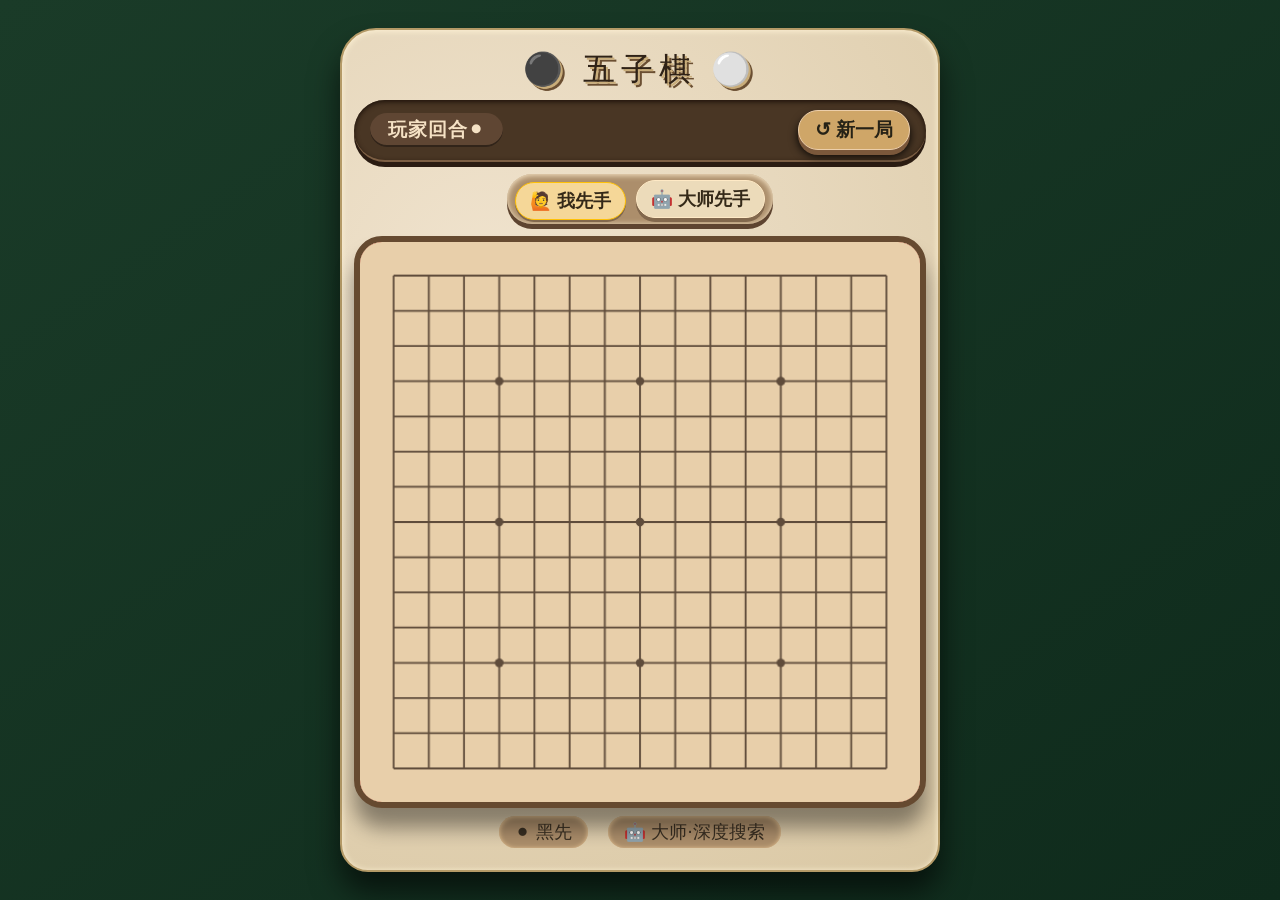
==== commit 1d2a77c7: "Update title and enhance AI features in index.html" ====
--- a/wuziqi/index.html
+++ b/wuziqi/index.html
@@ -3,7 +3,7 @@
 <head>
     <meta charset="UTF-8">
     <meta name="viewport" content="width=device-width, initial-scale=1.0, maximum-scale=1.5, user-scalable=yes">
-    <title>五子棋 · 移动优化版</title>
+    <title>五子棋 · 大师级AI</title>
     <style>
         * {
             box-sizing: border-box;
@@ -13,7 +13,7 @@
         body {
             margin: 0;
             min-height: 100vh;
-            background: linear-gradient(145deg, #2b5a3a 0%, #1d3e2a 100%);
+            background: linear-gradient(145deg, #1a3b28 0%, #0f2b1c 100%);
             font-family: 'Segoe UI', Roboto, system-ui, sans-serif;
             display: flex;
             justify-content: center;
@@ -127,7 +127,7 @@
             width: 100%;
             aspect-ratio: 1/1;
             margin: 8px 0 2px;
-            touch-action: none;  /* 禁止触摸滚动/缩放 */
+            touch-action: none;
         }
         canvas {
             display: block;
@@ -140,7 +140,6 @@
             cursor: pointer;
             touch-action: none;
         }
-        /* 触摸点反馈（移动端显示点击位置） */
         .touch-feedback {
             position: absolute;
             width: 44px;
@@ -170,7 +169,6 @@
             border-radius: 40px;
             box-shadow: inset 0 1px 5px #fad6a0;
         }
-        /* 移动端优化 */
         @media (max-width: 480px) {
             .game-container { padding: 10px; }
             .status-bar { font-size: 1.1rem; padding: 6px 10px; }
@@ -192,33 +190,31 @@
     <div class="game-panel">
         <div class="first-move-box" id="firstMoveBox">
             <button id="btnPlayerFirst" class="selected">🙋 我先手</button>
-            <button id="btnAIFirst">🤖 机器先手</button>
+            <button id="btnAIFirst">🤖 大师先手</button>
         </div>
     </div>
-    <!-- 棋盘canvas包装层，用于绝对定位触摸反馈 -->
     <div class="canvas-wrapper" id="canvasWrapper">
         <canvas id="gobanCanvas" width="550" height="550"></canvas>
         <div class="touch-feedback" id="touchFeedback"></div>
     </div>
     <div class="footer-note">
         <span>⚫ 黑先</span>
-        <span>🤖 AI·中阶</span>
+        <span>🤖 大师·深度搜索</span>
     </div>
 </div>
 
 <script>
     (function() {
         // ---------- 配置参数 ----------
-        const BOARD_SIZE = 15;           // 15x15 标准五子棋
-        let board = [];                  // 二维数组 0空 1黑(玩家) 2白(机器)
+        const BOARD_SIZE = 15;
+        let board = [];
         let gameOver = false;
-        let playerTurn = true;            // true = 玩家(黑棋)回合, false = 机器(白棋)回合
-        let playerColor = 1;              // 玩家永远执黑(1)
-        let aiColor = 2;                  // 机器永远执白(2)
-        let AI_FIRST = false;              // 默认玩家先手
+        let playerTurn = true;
+        let playerColor = 1;
+        let aiColor = 2;
+        let AI_FIRST = false;
         
-        // 记录最新落子位置
-        let lastMove = null;               
+        let lastMove = null;
 
         const canvas = document.getElementById('gobanCanvas');
         const ctx = canvas.getContext('2d');
@@ -229,51 +225,285 @@
         const wrapper = document.getElementById('canvasWrapper');
         const touchFeedback = document.getElementById('touchFeedback');
 
-        // 棋盘格点坐标缓存
         let gridSize = 0;
         let offset = 0;
 
-        // 显示触摸点反馈
-        function showTouchFeedback(clientX, clientY) {
-            const rect = wrapper.getBoundingClientRect();
-            // 计算相对于wrapper的比例位置
-            const relativeX = clientX - rect.left;
-            const relativeY = clientY - rect.top;
-            
-            // 边界检查，只在棋盘区域内显示
-            if (relativeX >= 0 && relativeX <= rect.width && relativeY >= 0 && relativeY <= rect.height) {
-                touchFeedback.style.left = relativeX + 'px';
-                touchFeedback.style.top = relativeY + 'px';
-                touchFeedback.style.opacity = '1';
+        // ---------- 大师级AI：增强的棋型评估 + 深度2层搜索 ----------
+        // 棋型评分表 (基于颜色)
+        const SCORE = {
+            FIVE: 1000000,      // 连五
+            LIVE_FOUR: 100000,   // 活四
+            SLEEP_FOUR: 10000,   // 冲四
+            LIVE_THREE: 8000,    // 活三
+            SLEEP_THREE: 1500,   // 眠三
+            LIVE_TWO: 800,       // 活二
+            SLEEP_TWO: 200,      // 眠二
+            LIVE_ONE: 20,
+            SLEEP_ONE: 5
+        };
+
+        // 方向向量
+        const DIRS = [[1,0],[0,1],[1,1],[1,-1]];
+
+        // 评估单方向上的棋型
+        function evaluateDirection(board, r, c, color, dr, dc) {
+            let count = 1; // 当前棋子
+            let leftEmpty = 0, rightEmpty = 0;
+            let leftBlocked = false, rightBlocked = false;
+            
+            // 正方向
+            for (let step = 1; step < 5; step++) {
+                const nr = r + dr * step, nc = c + dc * step;
+                if (nr < 0 || nr >= BOARD_SIZE || nc < 0 || nc >= BOARD_SIZE) {
+                    rightBlocked = true;
+                    break;
+                }
+                if (board[nr][nc] === color) {
+                    count++;
+                } else if (board[nr][nc] === 0) {
+                    rightEmpty++;
+                    break;
+                } else {
+                    rightBlocked = true;
+                    break;
+                }
+            }
+            
+            // 负方向
+            for (let step = 1; step < 5; step++) {
+                const nr = r - dr * step, nc = c - dc * step;
+                if (nr < 0 || nr >= BOARD_SIZE || nc < 0 || nc >= BOARD_SIZE) {
+                    leftBlocked = true;
+                    break;
+                }
+                if (board[nr][nc] === color) {
+                    count++;
+                } else if (board[nr][nc] === 0) {
+                    leftEmpty++;
+                    break;
+                } else {
+                    leftBlocked = true;
+                    break;
+                }
+            }
+            
+            // 根据连续棋子数量和空位/阻挡情况返回分数
+            if (count >= 5) return SCORE.FIVE;
+            
+            // 活四: 四个连续且两边都空
+            if (count === 4) {
+                if (!leftBlocked && !rightBlocked && leftEmpty > 0 && rightEmpty > 0) return SCORE.LIVE_FOUR;
+                if ((!leftBlocked && leftEmpty > 0) || (!rightBlocked && rightEmpty > 0)) return SCORE.SLEEP_FOUR;
+            }
+            
+            // 活三: 三个连续且两边都空
+            if (count === 3) {
+                if (!leftBlocked && !rightBlocked && leftEmpty > 0 && rightEmpty > 0) return SCORE.LIVE_THREE;
+                if ((!leftBlocked && leftEmpty > 0) || (!rightBlocked && rightEmpty > 0)) return SCORE.SLEEP_THREE;
+            }
+            
+            // 活二
+            if (count === 2) {
+                if (!leftBlocked && !rightBlocked && leftEmpty > 0 && rightEmpty > 0) return SCORE.LIVE_TWO;
+                if ((!leftBlocked && leftEmpty > 0) || (!rightBlocked && rightEmpty > 0)) return SCORE.SLEEP_TWO;
+            }
+            
+            // 活一
+            if (count === 1) {
+                if (!leftBlocked && !rightBlocked && leftEmpty > 0 && rightEmpty > 0) return SCORE.LIVE_ONE;
+                if ((!leftBlocked && leftEmpty > 0) || (!rightBlocked && rightEmpty > 0)) return SCORE.SLEEP_ONE;
+            }
+            
+            return 0;
+        }
+
+        // 评估整个棋盘上某个颜色的总分数 (用于启发)
+        function evaluateColor(board, color) {
+            let total = 0;
+            for (let r = 0; r < BOARD_SIZE; r++) {
+                for (let c = 0; c < BOARD_SIZE; c++) {
+                    if (board[r][c] !== color) continue;
+                    for (let d of DIRS) {
+                        total += evaluateDirection(board, r, c, color, d[0], d[1]);
+                    }
+                }
+            }
+            return total;
+        }
+
+        // 评估某个空位如果下color能得到多少分 (快速启发)
+        function evaluateMove(board, r, c, color) {
+            if (board[r][c] !== 0) return 0;
+            let score = 0;
+            for (let d of DIRS) {
+                score += evaluateDirection(board, r, c, color, d[0], d[1]);
+            }
+            return score;
+        }
+
+        // 获取候选位置: 已有棋子的邻域(距离<=2)
+        function getCandidateMoves(board) {
+            const moves = [];
+            const used = Array(BOARD_SIZE).fill().map(() => Array(BOARD_SIZE).fill(false));
+            
+            for (let r = 0; r < BOARD_SIZE; r++) {
+                for (let c = 0; c < BOARD_SIZE; c++) {
+                    if (board[r][c] !== 0) {
+                        // 标记周围2格内
+                        for (let dr = -2; dr <= 2; dr++) {
+                            for (let dc = -2; dc <= 2; dc++) {
+                                const nr = r + dr, nc = c + dc;
+                                if (nr >= 0 && nr < BOARD_SIZE && nc >= 0 && nc < BOARD_SIZE && board[nr][nc] === 0 && !used[nr][nc]) {
+                                    used[nr][nc] = true;
+                                    moves.push([nr, nc]);
+                                }
+                            }
+                        }
+                    }
+                }
+            }
+            
+            // 如果棋盘全空，返回中心点
+            if (moves.length === 0) {
+                moves.push([7, 7]);
+            }
+            return moves;
+        }
+
+        // 极小极大搜索 (深度2层: AI下->玩家下->评估)
+        function minimax(board, depth, maximizingPlayer) {
+            if (depth === 0) {
+                // 评估当前局面对AI的有利程度: AI分 - 玩家分
+                const aiScore = evaluateColor(board, aiColor);
+                const playerScore = evaluateColor(board, playerColor);
+                return aiScore - playerScore;
+            }
+            
+            const candidates = getCandidateMoves(board);
+            if (candidates.length === 0) return 0;
+            
+            if (maximizingPlayer) {
+                let maxEval = -Infinity;
+                for (let [r, c] of candidates) {
+                    if (board[r][c] !== 0) continue;
+                    board[r][c] = aiColor;
+                    const evalScore = minimax(board, depth - 1, false);
+                    board[r][c] = 0;
+                    maxEval = Math.max(maxEval, evalScore);
+                }
+                return maxEval;
+            } else {
+                let minEval = Infinity;
+                for (let [r, c] of candidates) {
+                    if (board[r][c] !== 0) continue;
+                    board[r][c] = playerColor;
+                    const evalScore = minimax(board, depth - 1, true);
+                    board[r][c] = 0;
+                    minEval = Math.min(minEval, evalScore);
+                }
+                return minEval;
+            }
+        }
+
+        // AI大师级下棋
+        function masterAIMove() {
+            if (gameOver) return;
+            if (playerTurn) return;
+            
+            const candidates = getCandidateMoves(board);
+            if (candidates.length === 0) {
+                handleGameOver(0);
+                return;
+            }
+            
+            let bestScore = -Infinity;
+            let bestMoves = [];
+            
+            // 第一层：AI下棋
+            for (let [r, c] of candidates) {
+                if (board[r][c] !== 0) continue;
                 
-                // 0.2秒后淡出
-                clearTimeout(window.feedbackTimer);
-                window.feedbackTimer = setTimeout(() => {
-                    touchFeedback.style.opacity = '0';
-                }, 200);
-            }
-        }
-
-        // ---------- 初始化棋盘 ----------
-        function initBoard() {
-            board = Array(BOARD_SIZE).fill().map(() => Array(BOARD_SIZE).fill(0));
-            gameOver = false;
-            lastMove = null;
-            playerTurn = !AI_FIRST;
-            
-            if (AI_FIRST) {
-                turnText.innerText = '机器回合⚪';
-            } else {
-                turnText.innerText = '玩家回合⚫';
-            }
+                // 启发式剪枝: 先快速算一下这个点的进攻+防守分，低于阈值的直接跳过（优化速度）
+                const quickScore = evaluateMove(board, r, c, aiColor) * 1.5 + evaluateMove(board, r, c, playerColor) * 1.2;
+                if (quickScore < 500 && candidates.length > 15) continue; // 粗略剪枝
+                
+                board[r][c] = aiColor;
+                
+                // 检查AI直接获胜
+                let win = false;
+                for (let d of DIRS) {
+                    if (evaluateDirection(board, r, c, aiColor, d[0], d[1]) >= SCORE.FIVE) {
+                        win = true;
+                        break;
+                    }
+                }
+                if (win) {
+                    board[r][c] = 0; // 恢复后记录
+                    bestMoves = [[r, c]];
+                    bestScore = SCORE.FIVE;
+                    break;
+                }
+                
+                // 深度2搜索 (玩家最佳应对)
+                const score = minimax(board, 1, false); // depth=1 相当于再搜索玩家一步
+                board[r][c] = 0;
+                
+                if (score > bestScore) {
+                    bestScore = score;
+                    bestMoves = [[r, c]];
+                } else if (Math.abs(score - bestScore) < 0.1) {
+                    bestMoves.push([r, c]);
+                }
+            }
+            
+            if (bestMoves.length === 0) {
+                // 保底：随便选一个
+                bestMoves = candidates;
+            }
+            
+            const [aiRow, aiCol] = bestMoves[Math.floor(Math.random() * bestMoves.length)];
+            
+            board[aiRow][aiCol] = aiColor;
+            lastMove = [aiRow, aiCol];
             drawBoard();
             
-            if (AI_FIRST && !gameOver) {
-                setTimeout(() => machineMove(), 200);
-            }
-        }
-
-        // ---------- 绘制棋盘 (包含最新手高亮) ----------
+            if (checkWinner(aiRow, aiCol, aiColor)) {
+                handleGameOver(2);
+                return;
+            } else if (isBoardFull()) {
+                handleGameOver(0);
+                return;
+            }
+            
+            playerTurn = true;
+            turnText.innerText = '玩家回合⚫';
+        }
+
+        // 保持原有的检查胜利函数 (使用evaluateDirection辅助)
+        function checkWinner(row, col, color) {
+            for (let d of DIRS) {
+                if (evaluateDirection(board, row, col, color, d[0], d[1]) >= SCORE.FIVE) {
+                    return true;
+                }
+            }
+            return false;
+        }
+
+        function isBoardFull() {
+            for (let row of board) {
+                if (row.includes(0)) return false;
+            }
+            return true;
+        }
+
+        function handleGameOver(winner) {
+            gameOver = true;
+            if (winner === 1) turnText.innerText = '🏆 玩家胜！';
+            else if (winner === 2) turnText.innerText = '🤖 大师胜！';
+            else turnText.innerText = '🤝 平局';
+        }
+
+        // ---------- 绘制函数 (不变) ----------
         function drawBoard() {
             const dim = canvas.width;
             ctx.clearRect(0, 0, dim, dim);
@@ -303,7 +533,6 @@
                 ctx.stroke();
             }
             
-            // 画星位
             const starPoints = [3, 7, 11];
             ctx.fillStyle = '#5f4c3b';
             for (let r of starPoints) {
@@ -320,7 +549,6 @@
             ctx.arc(offset + 11 * gridSize, offset + 3 * gridSize, gridSize*0.12, 0, 2*Math.PI);
             ctx.fill();
             
-            // 画棋子
             for (let row = 0; row < BOARD_SIZE; row++) {
                 for (let col = 0; col < BOARD_SIZE; col++) {
                     if (board[row][col] === 0) continue;
@@ -356,7 +584,6 @@
                 }
             }
             
-            // 绘制最新手高亮（红色外圈）
             if (lastMove) {
                 const [row, col] = lastMove;
                 if (board[row] && board[row][col] !== 0) {
@@ -386,85 +613,7 @@
             ctx.shadowBlur = 0;
         }
 
-        // ---------- 检查五子连线 ----------
-        function checkWinner(row, col, color) {
-            if (!color) return false;
-            const directions = [[1,0],[0,1],[1,1],[1,-1]];
-            for (let [dx, dy] of directions) {
-                let count = 1;
-                for (let step = 1; step < 5; step++) {
-                    const nr = row + dx * step, nc = col + dy * step;
-                    if (nr < 0 || nr >= BOARD_SIZE || nc < 0 || nc >= BOARD_SIZE || board[nr][nc] !== color) break;
-                    count++;
-                }
-                for (let step = 1; step < 5; step++) {
-                    const nr = row - dx * step, nc = col - dy * step;
-                    if (nr < 0 || nr >= BOARD_SIZE || nc < 0 || nc >= BOARD_SIZE || board[nr][nc] !== color) break;
-                    count++;
-                }
-                if (count >= 5) return true;
-            }
-            return false;
-        }
-
-        function isBoardFull() {
-            for (let row of board) {
-                if (row.includes(0)) return false;
-            }
-            return true;
-        }
-
-        function handleGameOver(winner) {
-            gameOver = true;
-            if (winner === 1) turnText.innerText = '🏆 玩家胜！';
-            else if (winner === 2) turnText.innerText = '🤖 机器胜！';
-            else turnText.innerText = '🤝 平局';
-        }
-
-        // 新增：精确计算触摸点对应的行列，增加容差和最近点吸附
-        function getClosestIntersection(clientX, clientY) {
-            const rect = canvas.getBoundingClientRect();
-            const scaleX = canvas.width / rect.width;
-            const scaleY = canvas.height / rect.height;
-            
-            // 计算在canvas坐标系中的位置
-            const canvasX = (clientX - rect.left) * scaleX;
-            const canvasY = (clientY - rect.top) * scaleY;
-            
-            // 棋盘边界范围（带容差）
-            const minBound = offset - gridSize * 0.4;
-            const maxBound = offset + (BOARD_SIZE - 1) * gridSize + gridSize * 0.4;
-            
-            if (canvasX < minBound || canvasX > maxBound || canvasY < minBound || canvasY > maxBound) {
-                return null; // 超出触摸容差范围
-            }
-            
-            // 计算理论行列
-            const colFloat = (canvasX - offset) / gridSize;
-            const rowFloat = (canvasY - offset) / gridSize;
-            
-            // 四舍五入到最近交叉点
-            let col = Math.round(colFloat);
-            let row = Math.round(rowFloat);
-            
-            // 边界保护
-            col = Math.max(0, Math.min(BOARD_SIZE - 1, col));
-            row = Math.max(0, Math.min(BOARD_SIZE - 1, row));
-            
-            // 二次验证：距离不能超过格子半径的0.6倍（避免点到格子中间空隙误触）
-            const actualX = offset + col * gridSize;
-            const actualY = offset + row * gridSize;
-            const dist = Math.hypot(canvasX - actualX, canvasY - actualY);
-            
-            // 如果物理距离超过格子半径的0.7倍，认为是无效点击（防止斜着点偏太远）
-            if (dist > gridSize * 0.7) {
-                return null;
-            }
-            
-            return { row, col };
-        }
-
-        // ---------- 玩家落子 ----------
+        // ---------- 玩家操作 (不变) ----------
         function playerMove(row, col) {
             if (!playerTurn || gameOver) return false;
             if (board[row][col] !== 0) return false;
@@ -482,110 +631,65 @@
             }
             
             playerTurn = false;
-            turnText.innerText = '机器回合⚪';
-            setTimeout(() => machineMove(), 200);
+            turnText.innerText = '大师回合⚪';
+            setTimeout(() => masterAIMove(), 200);
             return true;
         }
 
-        // ---------- 机器AI (同上，保持不变) ----------
-        function machineMove() {
-            if (gameOver) return;
-            if (playerTurn) return;
-            
-            let empty = [];
-            for (let i=0; i<BOARD_SIZE; i++) {
-                for (let j=0; j<BOARD_SIZE; j++) {
-                    if (board[i][j] === 0) empty.push([i, j]);
-                }
-            }
-            if (empty.length === 0) {
-                handleGameOver(0);
-                return;
-            }
-            
-            let bestScore = -1;
-            let bestMoves = [];
-            
-            for (let [r, c] of empty) {
-                let score = 0;
-                score += evaluatePosition(r, c, aiColor) * 1.5;
-                score += evaluatePosition(r, c, playerColor) * 1.2;
+        // 触摸处理
+        function showTouchFeedback(clientX, clientY) {
+            const rect = wrapper.getBoundingClientRect();
+            const relativeX = clientX - rect.left;
+            const relativeY = clientY - rect.top;
+            
+            if (relativeX >= 0 && relativeX <= rect.width && relativeY >= 0 && relativeY <= rect.height) {
+                touchFeedback.style.left = relativeX + 'px';
+                touchFeedback.style.top = relativeY + 'px';
+                touchFeedback.style.opacity = '1';
                 
-                const center = 7;
-                const dist = Math.abs(r-center) + Math.abs(c-center);
-                score += (BOARD_SIZE*2 - dist) * 1.5;
-                
-                if (score > bestScore) {
-                    bestScore = score;
-                    bestMoves = [[r, c]];
-                } else if (Math.abs(score - bestScore) < 0.001) {
-                    bestMoves.push([r, c]);
-                }
-            }
-            
-            if (bestMoves.length === 0) return; 
-            const [aiRow, aiCol] = bestMoves[Math.floor(Math.random() * bestMoves.length)];
-            
-            board[aiRow][aiCol] = aiColor;
-            lastMove = [aiRow, aiCol];
-            drawBoard();
-            
-            if (checkWinner(aiRow, aiCol, aiColor)) {
-                handleGameOver(2);
-                return;
-            } else if (isBoardFull()) {
-                handleGameOver(0);
-                return;
-            }
-            
-            playerTurn = true;
-            turnText.innerText = '玩家回合⚫';
-        }
-
-        function evaluatePosition(row, col, color) {
-            let totalScore = 0;
-            const dirs = [[1,0],[0,1],[1,1],[1,-1]];
-            
-            for (let [dx, dy] of dirs) {
-                let count = 1;
-                let openLeft = 0, openRight = 0;
-                for (let step = 1; step < 5; step++) {
-                    const nr = row + dx * step, nc = col + dy * step;
-                    if (nr < 0 || nr >= BOARD_SIZE || nc < 0 || nc >= BOARD_SIZE) break;
-                    if (board[nr][nc] === color) count++;
-                    else if (board[nr][nc] === 0) { openRight++; break; }
-                    else break;
-                }
-                for (let step = 1; step < 5; step++) {
-                    const nr = row - dx * step, nc = col - dy * step;
-                    if (nr < 0 || nr >= BOARD_SIZE || nc < 0 || nc >= BOARD_SIZE) break;
-                    if (board[nr][nc] === color) count++;
-                    else if (board[nr][nc] === 0) { openLeft++; break; }
-                    else break;
-                }
-                if (count >= 5) totalScore += 10000;
-                else if (count === 4) {
-                    if (openLeft > 0 || openRight > 0) totalScore += 3000;
-                    else totalScore += 1000;
-                }
-                else if (count === 3) {
-                    if (openLeft > 0 && openRight > 0) totalScore += 600;
-                    else if (openLeft > 0 || openRight > 0) totalScore += 200;
-                }
-                else if (count === 2) {
-                    if (openLeft > 0 && openRight > 0) totalScore += 80;
-                    else if (openLeft > 0 || openRight > 0) totalScore += 20;
-                }
-                else if (count === 1) totalScore += 2;
-            }
-            return totalScore;
-        }
-
-        // ---------- 触摸/点击处理 (精确优化版) ----------
+                clearTimeout(window.feedbackTimer);
+                window.feedbackTimer = setTimeout(() => {
+                    touchFeedback.style.opacity = '0';
+                }, 200);
+            }
+        }
+
+        function getClosestIntersection(clientX, clientY) {
+            const rect = canvas.getBoundingClientRect();
+            const scaleX = canvas.width / rect.width;
+            const scaleY = canvas.height / rect.height;
+            
+            const canvasX = (clientX - rect.left) * scaleX;
+            const canvasY = (clientY - rect.top) * scaleY;
+            
+            const minBound = offset - gridSize * 0.4;
+            const maxBound = offset + (BOARD_SIZE - 1) * gridSize + gridSize * 0.4;
+            
+            if (canvasX < minBound || canvasX > maxBound || canvasY < minBound || canvasY > maxBound) {
+                return null;
+            }
+            
+            const colFloat = (canvasX - offset) / gridSize;
+            const rowFloat = (canvasY - offset) / gridSize;
+            
+            let col = Math.round(colFloat);
+            let row = Math.round(rowFloat);
+            
+            col = Math.max(0, Math.min(BOARD_SIZE - 1, col));
+            row = Math.max(0, Math.min(BOARD_SIZE - 1, row));
+            
+            const actualX = offset + col * gridSize;
+            const actualY = offset + row * gridSize;
+            const dist = Math.hypot(canvasX - actualX, canvasY - actualY);
+            
+            if (dist > gridSize * 0.7) return null;
+            
+            return { row, col };
+        }
+
         function handleCanvasTap(e) {
             e.preventDefault();
             
-            // 显示触摸反馈
             let clientX, clientY;
             if (e.touches) {
                 clientX = e.touches[0].clientX;
@@ -597,10 +701,7 @@
             showTouchFeedback(clientX, clientY);
             
             if (gameOver) return;
-            if (!playerTurn) {
-                // 可选的轻微提示
-                return;
-            }
+            if (!playerTurn) return;
             
             const intersection = getClosestIntersection(clientX, clientY);
             if (intersection) {
@@ -608,7 +709,6 @@
             }
         }
 
-        // ---------- 切换先手 ----------
         function setFirstPlayer(isAIFirst) {
             AI_FIRST = isAIFirst;
             btnPlayerFirst.classList.toggle('selected', !AI_FIRST);
@@ -616,20 +716,35 @@
             initBoard();
         }
 
-        // 事件绑定 (同时支持鼠标和触摸)
+        function initBoard() {
+            board = Array(BOARD_SIZE).fill().map(() => Array(BOARD_SIZE).fill(0));
+            gameOver = false;
+            lastMove = null;
+            playerTurn = !AI_FIRST;
+            
+            if (AI_FIRST) {
+                turnText.innerText = '大师回合⚪';
+            } else {
+                turnText.innerText = '玩家回合⚫';
+            }
+            drawBoard();
+            
+            if (AI_FIRST && !gameOver) {
+                setTimeout(() => masterAIMove(), 200);
+            }
+        }
+
+        // 事件绑定
         canvas.addEventListener('click', handleCanvasTap);
         canvas.addEventListener('touchstart', handleCanvasTap, { passive: false });
-        // 阻止touchmove防止页面滑动
         canvas.addEventListener('touchmove', (e) => e.preventDefault(), { passive: false });
 
         btnPlayerFirst.addEventListener('click', () => setFirstPlayer(false));
         btnAIFirst.addEventListener('click', () => setFirstPlayer(true));
         restartBtn.addEventListener('click', () => initBoard());
 
-        // 初始化
         initBoard();
 
-        // 窗口resize时重绘
         window.addEventListener('resize', () => { drawBoard(); });
     })();
 </script>
